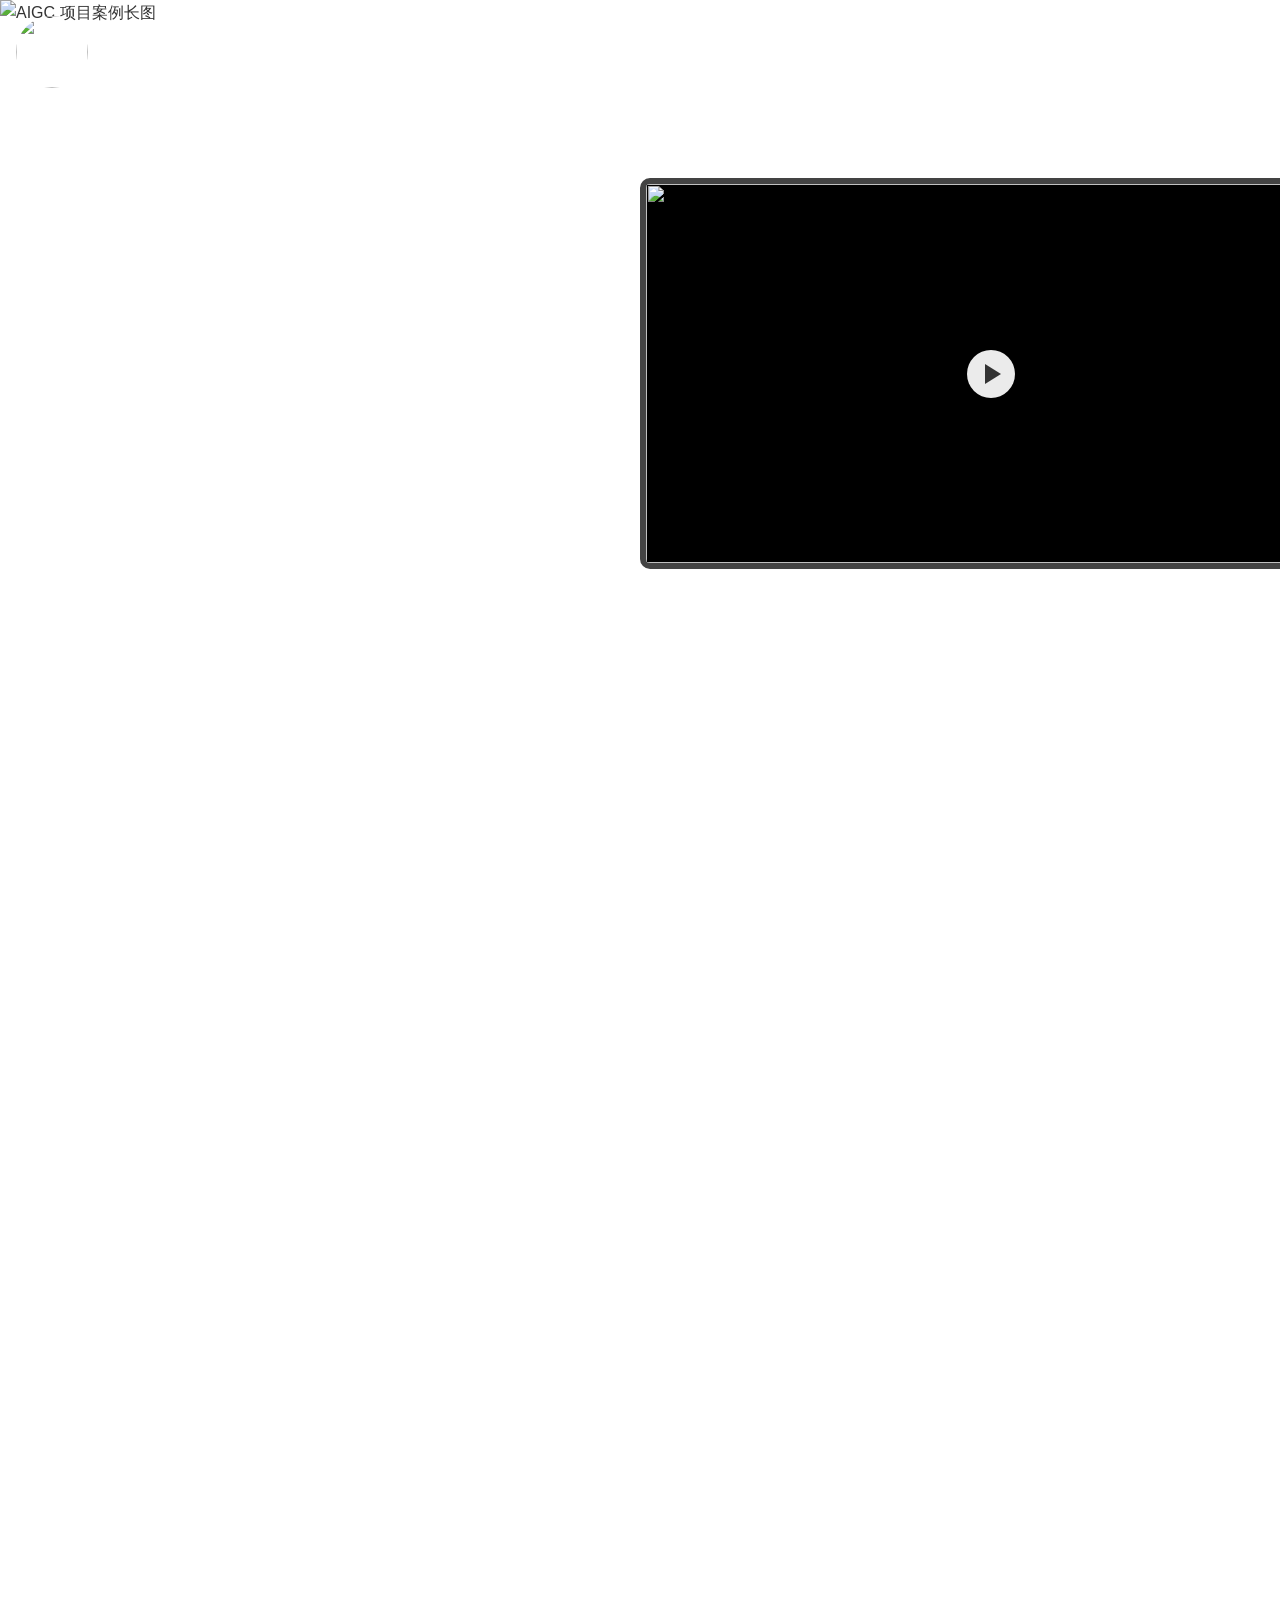
==== case-aigc-showcase.html @ cfc992f5 "Add files via upload" ====
<!DOCTYPE html>
<html lang="zh-CN">
  <head>
    <meta charset="UTF-8" />
    <meta name="viewport" content="width=device-width, initial-scale=1.0" />
    <title>AIGC 短视频创作平台 · 案例</title>
    <link rel="stylesheet" href="styles.css" />
  </head>
  <body class="case-long-page">
    <a class="skip-link" href="#case-long-main">跳到主要内容</a>
    <main id="case-long-main" class="case-long-frame" role="main">
      <div class="case-long-image-wrap">
        <a
          class="header-logo case-long-logo"
          href="index.html#home"
          aria-label="返回首页"
          id="case-long-logo"
        >
          <span class="header-logo-visual">
            <img
              class="header-logo-idle"
              src="assets/logo/logo-idle.png"
              alt=""
              width="72"
              height="72"
              decoding="async"
            />
            <span class="header-logo-live" aria-hidden="true">
              <img
                class="header-logo-circle"
                src="assets/logo/logo-circle.png"
                alt=""
                width="72"
                height="72"
                decoding="async"
              />
              <img
                class="header-logo-leg header-logo-leg--left"
                src="assets/logo/logo-left-leg.png"
                alt=""
                width="72"
                height="72"
                decoding="async"
              />
              <img
                class="header-logo-leg header-logo-leg--right"
                src="assets/logo/logo-right-leg.png"
                alt=""
                width="72"
                height="72"
                decoding="async"
              />
            </span>
          </span>
        </a>
        <img
          class="case-long-img"
          src="assets/project-aigc-case-long.png"
          srcset="assets/project-aigc-case-long.png 2880w"
          sizes="1440px"
          alt="AIGC 项目案例长图"
          width="2880"
          height="24482"
          decoding="async"
          fetchpriority="high"
        />
        <!-- 叠在长图红框区域上；位置/大小用 styles.css 中变量微调以对齐稿面 -->
        <div
          class="case-long-inline-video"
          role="region"
          aria-label="项目宣传视频"
        >
          <div class="project-card-video-widget case-long-inline-video-widget">
            <video
              class="project-card-video"
              playsinline
              preload="metadata"
              aria-label="AIGC 短视频创作平台宣传视频"
            >
              <source src="assets/3月10日(2) 2.MP4" type="video/mp4" />
              <source
                src="assets/3%E6%9C%8810%E6%97%A5%282%29%202.MP4"
                type="video/mp4"
              />
            </video>
            <div class="project-card-video-poster-layer" data-video-poster>
              <img
                class="project-card-video-poster-img"
                src="assets/shouzhen.png"
                alt=""
                width="3024"
                height="1688"
                decoding="async"
              />
              <button
                type="button"
                class="project-card-video-play"
                aria-label="播放视频"
              >
                <svg
                  class="project-card-video-play-icon"
                  width="48"
                  height="48"
                  viewBox="0 0 48 48"
                  aria-hidden="true"
                  focusable="false"
                >
                  <circle cx="24" cy="24" r="24" fill="rgba(255,255,255,0.92)" />
                  <path fill="#333333" d="M18 14 34 24 18 34z" />
                </svg>
              </button>
            </div>
          </div>
        </div>
      </div>
    </main>
    <script src="main.js" defer></script>
  </body>
</html>
---- styles.css ----
@font-face {
  font-family: "DingTalk JinBuTi";
  src:
    local("DingTalk JinBuTi"),
    local("DingTalk Jin Bu Ti"),
    url("assets/fonts/DingTalk-JinBuTi.ttf") format("truetype");
  font-weight: 400;
  font-style: normal;
  font-display: block;
}

@font-face {
  font-family: "DIN Alternate";
  src: url("assets/fonts/DIN%20Alternate%20Bold.ttf") format("truetype");
  font-weight: 700;
  font-style: normal;
  font-display: swap;
}

/* Figma-aligned: zpj homepage + work nav dropdown */
:root {
  --bg: #ffffff;
  --text: #333333;
  --text-muted: #666666;
  --text-sub: #999999;
  --sage: #7cb89a;
  --sage-soft: rgba(124, 184, 154, 0.35);
  --card-blue-bg: #eff5ff;
  --card-blue-border: #e1edff;
  --tag-blue: #495575;
  --tag-blue-border: rgba(73, 85, 117, 0.5);
  --card-lav-bg: #faf7fb;
  --card-lav-border: #faecff;
  --tag-green: #475a39;
  --tag-green-border: rgba(71, 90, 57, 0.5);
  --max: 1300px;
  --header-h: 80px;
  --layout-gutter: 11px;
  /* Figma：画板 1440 — Hero 主图区 1270×573，左右各 85（85+1270+85=1440） */
  --zpj-artboard: 1440;
  --zpj-hero-frame-w: 1270;
  --zpj-hero-frame-h: 573;
  --zpj-hero-frame-ml: 85;
  --zpj-hero-frame-mr: 85;
  /* 标题区：由上一版 1240×623 等比缩至 1270×573 */
  --zpj-hero-copy-x: 139;
  --zpj-hero-copy-y: 192;
  /* 简介单行：约至主图区水平中段，避免 14px 句子在桌面过早折行 */
  --zpj-hero-copy-max-w: 560;
  /* 项目卡片 Frame 1300×380（Figma 4507:3270 / 4507:3280，画板 1440 居中） */
  --zpj-card-w: 1300;
  --zpj-card-h: 380;
  --zpj-card-pad-l: 157;
  --zpj-card-pad-r: 166;
  --zpj-card-pad-t: 44;
  --zpj-card-text-y: 131;
  --zpj-card-title-tags-gap: 36;
  --zpj-card1-col-text: 450;
  --zpj-card1-thumb-w: 527;
  --zpj-card1-thumb-h: 292;
  --zpj-card1-thumb-radius: 8;
  --zpj-card2-pad-t: 45;
  --zpj-card2-col-text: 444;
  --zpj-card2-thumb-w: 533;
  --zpj-card2-thumb-h: 289;
  --zpj-card2-thumb-radius: 12;
  --zpj-card-stack-gap: 68;
  --radius-card: 8px;
  --ease: cubic-bezier(0.22, 1, 0.36, 1);
  --font-sans: "Noto Sans SC", "PingFang SC", -apple-system, BlinkMacSystemFont, sans-serif;
  --font-hero: "DingTalk JinBuTi", var(--font-sans);
  --font-project-index: "DIN Alternate", "Helvetica Neue", Arial, sans-serif;
}

*,
*::before,
*::after {
  box-sizing: border-box;
}

html {
  scroll-behavior: auto;
  margin: 0;
  padding: 0;
}

body {
  margin: 0;
  padding: 0;
  font-family: var(--font-sans);
  font-size: 1rem;
  line-height: 1.65;
  color: var(--text);
  background: var(--bg);
  -webkit-font-smoothing: antialiased;
}

img {
  max-width: 100%;
  height: auto;
  display: block;
}

a {
  color: inherit;
  text-decoration: none;
}

.sr-only {
  position: absolute;
  width: 1px;
  height: 1px;
  padding: 0;
  margin: -1px;
  overflow: hidden;
  clip: rect(0, 0, 0, 0);
  white-space: nowrap;
  border: 0;
}

.skip-link {
  position: absolute;
  left: -9999px;
  top: 12px;
  z-index: 1000;
  padding: 0.5rem 1rem;
  background: var(--sage);
  color: #fff;
  border-radius: 8px;
  font-weight: 600;
}

.skip-link:focus {
  left: 16px;
}

/* —— Header —— */
.site-header {
  position: sticky;
  top: 0;
  z-index: 100;
  background: #ffffff;
  border-bottom: none;
  box-shadow: none;
  transition: box-shadow 0.3s var(--ease);
}

.site-header.is-scrolled {
  box-shadow: none;
}

.header-inner {
  width: min(100vw, calc(1px * var(--zpj-artboard)));
  max-width: calc(1px * var(--zpj-artboard));
  margin: 0 auto;
  padding: 0 var(--layout-gutter);
  min-height: var(--header-h);
  display: flex;
  align-items: center;
  justify-content: center;
  position: relative;
}

.header-logo {
  position: absolute;
  left: var(--layout-gutter);
  top: 50%;
  transform: translateY(-50%);
  display: flex;
  align-items: center;
  line-height: 0;
  border-radius: 12px;
  outline: none;
  box-shadow: none;
}

.header-logo,
.header-logo * {
  cursor: pointer;
}

.header-logo:focus-visible {
  box-shadow: none;
}

/* 默认整图；悬停层对齐参考：圆底 + 两腿 absolute inset-0 w-full h-full，Framer 同款 rotate / y / origin / 0.8s ease-inOut infinite */
.header-logo-visual {
  position: relative;
  display: block;
  width: 72px;
  height: 72px;
  border-radius: 50%;
  overflow: hidden;
  background: transparent;
}

.header-logo-idle {
  position: relative;
  z-index: 2;
  display: block;
  width: 100%;
  height: 100%;
  object-fit: cover;
  object-position: center;
  transition: opacity 0.22s var(--ease);
}

.header-logo-live {
  position: absolute;
  inset: 0;
  z-index: 1;
  opacity: 0;
  pointer-events: none;
  transition: opacity 0.22s var(--ease);
}

.header-logo-circle {
  position: absolute;
  inset: 0;
  z-index: 0;
  display: block;
  width: 100%;
  height: 100%;
  object-fit: cover;
  pointer-events: none;
}

.header-logo-leg {
  position: absolute;
  inset: 0;
  z-index: 1;
  display: block;
  width: 100%;
  height: 100%;
  object-fit: fill;
  pointer-events: none;
  will-change: transform;
}

/* 以各自 L 竖画顶端为轴，只做左右摆动（与 Framer 参考一致，不用 translateY 以免整字下沉） */
.header-logo-leg--left {
  transform-origin: 43% 18%;
}

.header-logo-leg--right {
  z-index: 2;
  transform-origin: 57% 18%;
}

@keyframes logo-leg-left {
  0%,
  100% {
    transform: rotate(0deg);
  }
  25% {
    transform: rotate(6deg);
  }
  50% {
    transform: rotate(0deg);
  }
  75% {
    transform: rotate(-7deg);
  }
}

@keyframes logo-leg-right {
  0%,
  100% {
    transform: rotate(0deg);
  }
  25% {
    transform: rotate(-6deg);
  }
  50% {
    transform: rotate(0deg);
  }
  75% {
    transform: rotate(7deg);
  }
}

@media (hover: hover) and (pointer: fine) {
  .header-logo:hover .header-logo-idle {
    opacity: 0;
  }

  .header-logo:hover .header-logo-live {
    opacity: 1;
  }

  .header-logo:hover .header-logo-leg--left {
    animation: logo-leg-left 0.8s ease-in-out infinite;
  }

  .header-logo:hover .header-logo-leg--right {
    animation: logo-leg-right 0.8s ease-in-out infinite;
  }
}

.header-logo:focus-visible .header-logo-idle {
  opacity: 0;
}

.header-logo:focus-visible .header-logo-live {
  opacity: 1;
}

.header-logo:focus-visible .header-logo-leg--left {
  animation: logo-leg-left 0.8s ease-in-out infinite;
}

.header-logo:focus-visible .header-logo-leg--right {
  animation: logo-leg-right 0.8s ease-in-out infinite;
}

@media (prefers-reduced-motion: reduce) {
  .header-logo-live {
    display: none;
  }

  .header-logo-idle {
    opacity: 1 !important;
  }

  .header-logo:hover .header-logo-leg--left,
  .header-logo:hover .header-logo-leg--right,
  .header-logo:focus-visible .header-logo-leg--left,
  .header-logo:focus-visible .header-logo-leg--right {
    animation: none !important;
  }
}

.header-deco {
  position: absolute;
  right: var(--layout-gutter);
  top: 50%;
  transform: translateY(-50%);
  width: 38px;
  height: auto;
}

.site-nav {
  flex: 0 1 auto;
}

.nav-list {
  list-style: none;
  margin: 0;
  padding: 0;
  display: flex;
  flex-wrap: wrap;
  justify-content: center;
  align-items: center;
  gap: 2.5rem 4.375rem;
}

.nav-item {
  position: relative;
}

.nav-link {
  position: relative;
  font-size: 1rem;
  font-weight: 400;
  line-height: 1.75;
  color: var(--text-sub);
  padding: 0.35rem 0;
  transition: color 0.2s;
  white-space: nowrap;
}

.nav-link:hover,
.nav-link:focus-visible {
  color: var(--text);
  outline: none;
}

.nav-link.is-active {
  color: var(--text);
  /* 为 xuanfu 装饰线留出与文字之间的间距，避免笔画贴上字重 */
  padding-bottom: 1rem;
}

.nav-link.is-active::after {
  content: "";
  position: absolute;
  left: 50%;
  bottom: 0;
  transform: translateX(-50%);
  width: 33px;
  height: 15px;
  background: url("assets/xuanfu.svg") no-repeat center / contain;
  pointer-events: none;
}

/* Work projects dropdown（原 405×256；略加宽以容纳首条说明单行） */
.nav-dropdown {
  position: absolute;
  left: 50%;
  top: calc(100% + 8px);
  transform: translateX(-50%);
  width: min(420px, calc(100vw - 1.5rem));
  min-height: 256px;
  padding: 20px 20px 22px;
  background: #fff;
  border-radius: var(--radius-card);
  box-shadow: 0 0 10px rgba(0, 0, 0, 0.08);
  box-sizing: border-box;
  opacity: 0;
  visibility: hidden;
  pointer-events: none;
  transition:
    opacity 0.2s var(--ease),
    visibility 0.2s;
  z-index: 120;
}

/* 链路与面板间 8px 外隙不可命中；透明桥接算在 .nav-dropdown 内，不改 top/padding 视觉位置 */
.nav-dropdown::before {
  content: "";
  position: absolute;
  left: 0;
  right: 0;
  top: -12px;
  height: 12px;
}

.nav-dropdown-inner {
  display: flex;
  flex-direction: column;
  gap: 22px;
  width: 100%;
  max-width: 380px;
  margin: 0 auto;
  align-items: stretch;
}

@media (hover: hover) and (pointer: fine) {
  .nav-item--dropdown:hover .nav-dropdown,
  .nav-item--dropdown:focus-within .nav-dropdown {
    opacity: 1;
    visibility: visible;
    pointer-events: auto;
  }
}

.nav-item--dropdown.is-open .nav-dropdown {
  opacity: 1;
  visibility: visible;
  pointer-events: auto;
}

.nav-dropdown-card {
  display: flex;
  flex-direction: column;
  gap: 14px;
  min-height: 96px;
  border-radius: var(--radius-card);
  text-align: left;
  transition:
    transform 0.2s var(--ease),
    box-shadow 0.2s,
    filter 0.2s;
}

.nav-dropdown-card:hover {
  transform: translateY(-1px);
  box-shadow: 0 4px 14px rgba(0, 0, 0, 0.06);
}

.nav-dropdown-card--blue {
  padding: 20px 48px 20px 20px;
  background: var(--card-blue-bg);
  border: 1px solid var(--card-blue-border);
}

.nav-dropdown-card--lavender {
  padding: 20px 67px 20px 20px;
  background: var(--card-lav-bg);
  border: 1px solid var(--card-lav-border);
}

.nav-dropdown-title {
  font-size: 1rem;
  font-weight: 600;
  color: var(--text);
  line-height: 1.4;
  white-space: normal;
}

.nav-dropdown-card--lavender .nav-dropdown-title {
  max-width: 278px;
}

.nav-dropdown-desc {
  font-size: 0.875rem;
  font-weight: 400;
  color: var(--text-sub);
  line-height: 1.5;
  white-space: nowrap;
}

.nav-dropdown-card--lavender .nav-dropdown-desc {
  max-width: 175px;
}

.nav-toggle {
  display: none;
  position: absolute;
  left: var(--layout-gutter);
  top: 50%;
  transform: translateY(-50%);
  z-index: 101;
  flex-direction: column;
  justify-content: center;
  gap: 6px;
  width: 44px;
  height: 44px;
  padding: 0;
  border: none;
  background: transparent;
  cursor: pointer;
}

.nav-toggle-bar {
  display: block;
  width: 22px;
  height: 2px;
  background: var(--text);
  margin: 0 auto;
  border-radius: 2px;
  transition:
    transform 0.3s var(--ease),
    opacity 0.25s;
}

.site-header.nav-open .nav-toggle-bar:nth-child(1) {
  transform: translateY(8px) rotate(45deg);
}

.site-header.nav-open .nav-toggle-bar:nth-child(2) {
  opacity: 0;
}

.site-header.nav-open .nav-toggle-bar:nth-child(3) {
  transform: translateY(-8px) rotate(-45deg);
}

@media (max-width: 820px) {
  :root {
    --layout-gutter: 12px;
  }

  .header-inner {
    padding: 0 12px;
  }

  .site-header .header-logo {
    left: calc(44px + var(--layout-gutter) + 4px);
  }

  .header-deco {
    right: 10px;
    width: 32px;
  }

  .nav-toggle {
    display: flex;
  }

  .site-nav {
    position: fixed;
    inset: var(--header-h) 0 0 0;
    background: rgba(255, 255, 255, 0.98);
    padding: 1.25rem 1.25rem 2rem;
    overflow-y: auto;
    opacity: 0;
    pointer-events: none;
    transition: opacity 0.35s var(--ease);
    z-index: 99;
  }

  .site-nav.is-open {
    opacity: 1;
    pointer-events: auto;
  }

  .nav-list {
    flex-direction: column;
    align-items: stretch;
    gap: 0.25rem;
  }

  .nav-link {
    font-size: 1.15rem;
    padding: 0.65rem 0;
  }

  .nav-dropdown {
    position: static;
    transform: none;
    width: 100%;
    min-height: 0;
    margin-top: 0.25rem;
    margin-bottom: 0.5rem;
    padding: 12px;
    box-shadow: none;
    border: 1px solid rgba(0, 0, 0, 0.06);
    opacity: 1;
    visibility: visible;
    pointer-events: auto;
    display: none;
  }

  .nav-item--dropdown.is-open .nav-dropdown {
    display: block;
  }

  .nav-dropdown-inner {
    max-width: none;
  }

  .nav-dropdown-card--blue,
  .nav-dropdown-card--lavender {
    padding: 16px 18px 16px 16px;
  }

  /* 窄屏下拉：允许说明折行，避免撑出视口 */
  .nav-dropdown-desc {
    white-space: normal;
  }
}

/* —— Hero：主图 1270×573，上下对称裁切（object-position: center） —— */
.hero {
  position: relative;
  box-sizing: border-box;
  width: min(100vw, calc(1px * var(--zpj-artboard)));
  max-width: calc(1px * var(--zpj-artboard));
  margin-left: auto;
  margin-right: auto;
  padding-left: calc(min(100vw, calc(1px * var(--zpj-artboard))) * var(--zpj-hero-frame-ml) / var(--zpj-artboard));
  padding-right: calc(min(100vw, calc(1px * var(--zpj-artboard))) * var(--zpj-hero-frame-mr) / var(--zpj-artboard));
  padding-bottom: 2.5rem;
}

.hero-stage {
  position: relative;
  box-sizing: border-box;
  width: 100%;
  margin: 0;
  border-radius: 12px;
  overflow: hidden;
  background: var(--bg);
  aspect-ratio: var(--zpj-hero-frame-w) / var(--zpj-hero-frame-h);
}

.hero-stage-bg {
  position: absolute;
  inset: 0;
  display: block;
  width: 100%;
  height: 100%;
  max-width: none;
  object-fit: cover;
  /* 顶、底均裁切：居中锚点，上下对称裁掉溢出 */
  object-position: center center;
  vertical-align: top;
}

.hero-stage-video {
  position: absolute;
  inset: 0;
  width: 100%;
  height: 100%;
  object-fit: cover;
  object-position: center center;
  opacity: 0;
  transition: opacity 0.45s var(--ease);
  pointer-events: none;
}

.hero-stage.is-video-hover .hero-stage-video {
  opacity: 1;
}

.hero-stage-copy {
  position: absolute;
  left: calc(100% * var(--zpj-hero-copy-x) / var(--zpj-hero-frame-w));
  top: calc(100% * var(--zpj-hero-copy-y) / var(--zpj-hero-frame-h));
  max-width: calc(100% * var(--zpj-hero-copy-max-w) / var(--zpj-hero-frame-w));
  pointer-events: none;
}

.hero-title {
  margin: 0 0 1.125rem;
  font-family: var(--font-hero);
  font-size: clamp(2.25rem, 4.5vw, 2.75rem);
  font-weight: 400;
  line-height: 1.05;
  letter-spacing: 0.02em;
  color: var(--text);
}

.hero-bio {
  margin: 0;
  font-size: 14px;
  font-weight: 400;
  line-height: 1.875;
  color: var(--text-muted);
}

/*
  小人热区：相对 Hero 舞台 1270×573（由 1240×623 稿等比缩放）。
*/
.hero-person-hit {
  position: absolute;
  left: calc(100% * 822 / var(--zpj-hero-frame-w));
  top: calc(100% * 339 / var(--zpj-hero-frame-h));
  right: auto;
  bottom: auto;
  width: calc(100% * 122 / var(--zpj-hero-frame-w));
  height: calc(100% * 119 / var(--zpj-hero-frame-h));
  max-width: none;
  max-height: none;
  padding: 0;
  border: none;
  background: transparent;
  cursor: pointer;
  z-index: 2;
  border-radius: 8px;
}

.hero-person-hit:focus-visible {
  outline: 2px solid var(--sage);
  outline-offset: 4px;
}

@media (max-width: 640px) {
  .hero-title {
    font-size: 1.65rem;
  }
}

/* —— Project cards —— */
.projects-wrap {
  max-width: var(--max);
  margin: 0 auto;
  padding: 0 1.25rem 3rem;
  display: flex;
  flex-direction: column;
  gap: 1.5rem;
}

@media (min-width: 769px) {
  .projects-wrap {
    gap: calc(1px * var(--zpj-card-stack-gap));
  }
}

.project-card {
  display: block;
  border-radius: var(--radius-card);
  overflow: hidden;
  scroll-margin-top: calc(var(--header-h) + 12px);
  border: 1px solid transparent;
  background-clip: padding-box;
}

/* 首页 01 卡：绝对定位 + 底部说明会略超出稿面高度，父级 overflow:hidden 会裁掉文案 */
.project-card--split {
  overflow: visible;
}

.project-card--blue {
  background: linear-gradient(182.32deg, #eff5ff 2.27%, rgba(239, 245, 255, 0.5) 98.39%);
  border-color: #e1edff;
}

.project-card--lavender {
  background: linear-gradient(180deg, rgb(250, 247, 251) 1%, rgba(250, 247, 251, 0.5) 99.2%);
  border-color: var(--card-lav-border);
}

.project-card--link {
  cursor: pointer;
  transition:
    transform 0.25s var(--ease),
    box-shadow 0.25s;
}

.project-card--link:hover {
  transform: translateY(-2px);
  box-shadow: 0 12px 32px rgba(43, 47, 54, 0.1);
}

.project-card--link:focus-visible {
  outline: 2px solid var(--sage);
  outline-offset: 3px;
}

.project-card-inner {
  display: grid;
  grid-template-columns: minmax(200px, 1fr) minmax(220px, 1.05fr);
  gap: 1.5rem 2rem;
  align-items: center;
  padding: 1.75rem 1.75rem 1.75rem 2rem;
}

@media (min-width: 769px) {
  .project-card:not(.project-card--split) {
    min-height: calc(
      min(100vw - 2.5rem, calc(1px * var(--zpj-card-w))) * var(--zpj-card-h) / var(--zpj-card-w)
    );
  }

  .project-card-inner:not(.project-card-inner--figma-aigc):not(.project-card-inner--figma-dash) {
    box-sizing: border-box;
    align-items: start;
    padding-top: calc(100% * var(--zpj-card-pad-t) / var(--zpj-card-w));
    padding-right: calc(100% * var(--zpj-card-pad-r) / var(--zpj-card-w));
    padding-bottom: calc(100% * var(--zpj-card-pad-t) / var(--zpj-card-w));
    padding-left: calc(100% * var(--zpj-card-pad-l) / var(--zpj-card-w));
    grid-template-columns:
      minmax(0, calc(100% * var(--zpj-card1-col-text) / var(--zpj-card-w)))
      calc(100% * var(--zpj-card1-thumb-w) / var(--zpj-card-w));
    column-gap: 0;
  }

  .project-card--lavender .project-card-inner:not(.project-card-inner--figma-dash) {
    padding-top: calc(100% * var(--zpj-card2-pad-t) / var(--zpj-card-w));
    grid-template-columns:
      minmax(0, calc(100% * var(--zpj-card2-col-text) / var(--zpj-card-w)))
      calc(100% * var(--zpj-card2-thumb-w) / var(--zpj-card-w));
  }

  .project-card--lavender .project-card-inner:not(.project-card-inner--figma-dash) .project-card-text {
    margin-top: calc(
      100% * (var(--zpj-card-text-y) - var(--zpj-card2-pad-t)) / var(--zpj-card-w)
    );
  }

  .project-card--lavender:has(.project-card-inner--figma-dash) {
    min-height: 0;
  }

  .project-card-inner:not(.project-card-inner--figma-aigc):not(.project-card-inner--figma-dash) .project-card-title-row {
    margin-bottom: 0;
  }

  .project-card-inner:not(.project-card-inner--figma-aigc):not(.project-card-inner--figma-dash) .project-tags {
    margin-top: calc(100% * var(--zpj-card-title-tags-gap) / var(--zpj-card-w));
  }

  /* 项目卡片稿面 1300×380：绝对定位 + container cqw（与 Figma 一致） */
  .project-card-inner--figma-aigc,
  .project-card-inner--figma-dash {
    display: block;
    position: relative;
    width: 100%;
    max-width: calc(1px * var(--zpj-card-w));
    margin-left: auto;
    margin-right: auto;
    aspect-ratio: 1300 / 380;
    padding: 0;
    box-sizing: border-box;
    container-type: inline-size;
  }

  .project-card-inner--figma-aigc {
    container-name: aigc-card;
  }

  .project-card-inner--figma-dash {
    container-name: dash-card;
  }

  /* 整块卡片可点进案例；文案区仍按稿坐标叠在透明链接上 */
  .project-card-inner--figma-aigc .project-card-text-hit,
  .project-card-inner--figma-dash .project-card-text-hit {
    position: absolute;
    box-sizing: border-box;
    inset: 0;
    z-index: 1;
    display: block;
  }

  .project-card-inner--figma-dash .project-card-text {
    position: absolute;
    box-sizing: border-box;
    z-index: 2;
    left: calc(100cqw * 157 / var(--zpj-card-w));
    top: calc(100cqw * 131 / var(--zpj-card-w));
    width: calc(100cqw * 369 / var(--zpj-card-w));
    height: calc(100cqw * 106 / var(--zpj-card-w));
    margin: 0;
    padding: 0;
    pointer-events: none;
  }

  .project-card-inner--figma-aigc .project-card-text {
    position: absolute;
    box-sizing: border-box;
    z-index: 2;
    left: calc(100cqw * 157 / var(--zpj-card-w));
    top: calc(100cqw * 131 / var(--zpj-card-w));
    width: calc(100cqw * 369 / var(--zpj-card-w));
    height: calc(100cqw * 106 / var(--zpj-card-w));
    margin: 0;
    padding: 0;
    pointer-events: none;
  }

  .project-card-inner--figma-aigc .project-card-title-row,
  .project-card-inner--figma-dash .project-card-title-row {
    position: absolute;
    left: 0;
    top: 0;
    box-sizing: border-box;
    width: 100%;
    height: calc(100cqw * 48 / var(--zpj-card-w));
    margin: 0;
    display: flex;
    flex-direction: row;
    flex-wrap: nowrap;
    align-items: center;
    justify-content: flex-start;
    gap: calc(100cqw * 16 / var(--zpj-card-w));
  }

  .project-card-inner--figma-aigc .project-index,
  .project-card-inner--figma-dash .project-index {
    flex: none;
    box-sizing: border-box;
    width: calc(100cqw * 33 / var(--zpj-card-w));
    height: calc(100cqw * 40 / var(--zpj-card-w));
    margin: 0;
    display: flex;
    align-items: center;
    justify-content: flex-start;
    font-family: var(--font-project-index);
    font-size: 30px;
    line-height: 1.1764705882;
    font-weight: 700;
    color: #39414c;
  }

  .project-card-inner--figma-aigc .project-card-title,
  .project-card-inner--figma-dash .project-card-title {
    flex: none;
    box-sizing: border-box;
    width: calc(100cqw * 320 / var(--zpj-card-w));
    height: calc(100cqw * 48 / var(--zpj-card-w));
    margin: 0;
    display: flex;
    align-items: center;
    font-family: "PingFang SC", var(--font-sans);
    font-size: 30px;
    font-weight: 500;
    line-height: 1.4117647059;
    color: #333333;
    overflow: hidden;
    text-overflow: ellipsis;
    white-space: nowrap;
  }

  .project-card-inner--figma-aigc .project-tags,
  .project-card-inner--figma-dash .project-tags {
    position: absolute;
    left: 0;
    top: calc(100cqw * 70 / var(--zpj-card-w));
    margin: 0;
    padding: 0;
    display: flex;
    flex-direction: row;
    flex-wrap: nowrap;
    align-items: center;
    gap: 16px;
  }

  .project-card-inner--figma-aigc .project-tags--blue .tag {
    box-sizing: border-box;
    flex: none;
    display: flex;
    flex-direction: row;
    align-items: center;
    justify-content: center;
    padding: 6px 12px;
    gap: 10px;
    margin: 0;
    width: auto;
    min-width: 0;
    font-family: "PingFang SC", var(--font-sans);
    font-size: 12px;
    line-height: 16px;
    border-radius: 8px;
  }

  .project-card-inner--figma-dash .project-tags--green .tag {
    box-sizing: border-box;
    flex: none;
    display: flex;
    flex-direction: row;
    align-items: center;
    justify-content: center;
    padding: 6px 12px;
    gap: 10px;
    margin: 0;
    width: auto;
    min-width: 0;
    font-family: "PingFang SC", var(--font-sans);
    font-size: 12px;
    line-height: 16px;
    border-radius: 8px;
  }

  /* 右侧：视频 + 说明文案（文案在视频正下方、同栏居中） */
  .project-card-inner--figma-aigc .project-card-visual-col {
    position: absolute;
    box-sizing: border-box;
    left: calc(100cqw * 607 / var(--zpj-card-w));
    top: calc(100cqw * 44 / var(--zpj-card-w));
    width: calc(100cqw * 527 / var(--zpj-card-w));
    height: auto;
    margin: 0;
    padding: 0;
    display: flex;
    flex-direction: column;
    align-items: stretch;
    gap: calc(100cqw * 6 / var(--zpj-card-w));
    z-index: 2;
    pointer-events: none;
  }

  .project-card-inner--figma-aigc .project-card-visual--thumb {
    flex: 0 0 auto;
    width: 100%;
    height: calc(100cqw * 292 / var(--zpj-card-w));
    box-sizing: border-box;
    border: 4px solid #333333;
    border-radius: 8px;
    box-shadow: none;
  }

  .project-card-inner--figma-aigc .project-card-video-widget {
    width: 100%;
    height: 100%;
    aspect-ratio: auto;
  }

  .project-card-inner--figma-aigc .project-card-video-caption {
    flex: 0 0 auto;
    margin: 0;
    padding: 0;
    text-align: center;
    font-size: 0.78rem;
    line-height: 1.45;
    color: var(--text-sub);
    pointer-events: none;
  }

  /* 仪表盘卡片：Figma 4507:3280 区域（601,45）533×289，圆角 12 */
  .project-card-inner--figma-dash .project-card-visual-col {
    position: absolute;
    box-sizing: border-box;
    left: calc(100cqw * 601 / var(--zpj-card-w));
    top: calc(100cqw * 45 / var(--zpj-card-w));
    width: calc(100cqw * 533 / var(--zpj-card-w));
    margin: 0;
    padding: 0;
    display: flex;
    flex-direction: column;
    align-items: stretch;
    gap: 0;
    z-index: 2;
    pointer-events: none;
  }

  .project-card-inner--figma-dash .project-card-visual--thumb {
    flex: 0 0 auto;
    width: 100%;
    height: calc(100cqw * 289 / var(--zpj-card-w));
    box-sizing: border-box;
    border: 4px solid #333333;
    border-radius: 12px;
    box-shadow: none;
    overflow: hidden;
  }

  .project-card-inner--figma-dash .project-card-visual--thumb img {
    width: 100%;
    height: 100%;
    object-fit: cover;
    display: block;
  }
}

/* AIGC 卡：缩略整块可点播放；播中由下层链接 pointer-events 规则处理 */
.project-card-inner--figma-aigc .project-card-visual--thumb {
  pointer-events: auto;
  cursor: pointer;
}

.project-card-inner--figma-aigc .project-card-visual--thumb:has(.project-card-video-widget.is-playing) {
  cursor: default;
}

.project-card-inner--figma-aigc .project-card-video-play {
  position: relative;
  z-index: 1;
  pointer-events: auto;
}

.project-card-inner--figma-aigc:has(.project-card-video-widget.is-playing) .project-card-text-hit {
  pointer-events: none;
}

.project-card-inner--figma-aigc .project-card-video-widget.is-playing {
  pointer-events: auto;
}

.project-card-inner--figma-aigc .project-card-video-widget.is-playing .project-card-video {
  pointer-events: auto;
}

@media (max-width: 768px) {
  .project-card-inner {
    grid-template-columns: 1fr;
    padding: 1.35rem 1.15rem;
  }

  .project-card-inner--figma-aigc,
  .project-card-inner--figma-dash {
    container-type: normal;
    aspect-ratio: auto;
    display: flex;
    flex-direction: column;
    gap: 1rem;
    max-width: none;
  }

  .project-card-inner--figma-aigc,
  .project-card-inner--figma-dash {
    position: relative;
  }

  .project-card-inner--figma-aigc .project-card-text-hit,
  .project-card-inner--figma-dash .project-card-text-hit {
    position: absolute;
    inset: 0;
    z-index: 1;
    width: auto;
    height: auto;
    display: block;
  }

  .project-card-inner--figma-aigc .project-card-text,
  .project-card-inner--figma-dash .project-card-text {
    position: relative;
    z-index: 2;
    flex: 0 0 auto;
    width: 100%;
    height: auto;
    pointer-events: none;
    display: flex;
    flex-direction: column;
    align-items: stretch;
  }

  .project-card-inner--figma-aigc .project-card-title-row,
  .project-card-inner--figma-dash .project-card-title-row {
    position: static;
    width: auto;
    height: auto;
    flex-wrap: wrap;
  }

  .project-card-inner--figma-aigc .project-index,
  .project-card-inner--figma-aigc .project-card-title,
  .project-card-inner--figma-dash .project-index,
  .project-card-inner--figma-dash .project-card-title {
    width: auto;
    height: auto;
    font-size: 30px;
    line-height: inherit;
  }

  .project-card-inner--figma-aigc .project-tags,
  .project-card-inner--figma-dash .project-tags {
    position: static;
    flex-wrap: wrap;
    gap: 16px;
  }

  .project-card-inner--figma-aigc .project-tags--blue .tag,
  .project-card-inner--figma-dash .project-tags--green .tag {
    width: auto;
    height: auto;
  }

  .project-card-inner--figma-dash .project-card-visual-col {
    position: relative;
    width: auto;
    z-index: 2;
    pointer-events: none;
  }

  .project-card-inner--figma-aigc .project-card-visual-col {
    position: relative;
    width: auto;
    z-index: 2;
    pointer-events: none;
  }

  .project-card-inner--figma-aigc .project-card-visual--thumb,
  .project-card-inner--figma-dash .project-card-visual--thumb {
    width: 100%;
    height: auto;
    border-width: 1px;
    border-radius: var(--radius-card);
    box-shadow: 0 8px 24px rgba(0, 0, 0, 0.08);
  }

  .project-card-inner--figma-dash .project-card-visual--thumb img {
    width: 100%;
    height: auto;
    object-fit: initial;
  }

  .project-card-inner--figma-aigc .project-card-video-widget {
    aspect-ratio: 3024 / 1688;
    height: auto;
  }

  .project-card-title-row {
    margin-bottom: 1rem;
  }
}

.project-card-title-row {
  margin: 0;
  display: flex;
  flex-wrap: wrap;
  align-items: baseline;
  gap: 0.5rem 1rem;
}

.project-index {
  font-family: var(--font-project-index);
  font-weight: 700;
  font-size: 30px;
  line-height: 1;
  color: #39414c;
  font-variant-numeric: tabular-nums;
}

.project-card-title {
  font-size: 30px;
  font-weight: 600;
  color: var(--text);
}

.project-tags {
  display: flex;
  flex-wrap: wrap;
  gap: 16px;
}

.tag {
  display: inline-flex;
  align-items: center;
  justify-content: center;
  padding: 6px 12px;
  font-size: 12px;
  line-height: 16px;
  font-weight: 400;
  border-radius: var(--radius-card);
  white-space: nowrap;
}

.project-tags--blue .tag {
  color: var(--tag-blue);
  border: 1px solid var(--tag-blue-border);
  background: rgba(255, 255, 255, 0.5);
}

.project-tags--green .tag {
  color: var(--tag-green);
  border: 1px solid var(--tag-green-border);
  background: rgba(255, 255, 255, 0.45);
}

.project-card-visual--thumb {
  border-radius: var(--radius-card);
  overflow: hidden;
  border: 1px solid #333333;
  box-shadow: 0 8px 24px rgba(0, 0, 0, 0.08);
  min-height: 0;
}

.project-card-visual--thumb img {
  width: 100%;
  height: auto;
  display: block;
}

@media (min-width: 769px) {
  .project-card-visual--thumb {
    width: calc(100% * var(--zpj-card1-thumb-w) / var(--zpj-card-w));
    max-width: 100%;
    border: 4px solid #333333;
    border-radius: calc(1px * var(--zpj-card1-thumb-radius));
  }

  .project-card-inner--figma-aigc .project-card-visual--thumb {
    width: 100%;
    border: 4px solid #333333;
    border-radius: 8px;
  }

  .project-card--lavender .project-card-inner:not(.project-card-inner--figma-dash) .project-card-visual--thumb {
    width: calc(100% * var(--zpj-card2-thumb-w) / var(--zpj-card-w));
    border-radius: calc(1px * var(--zpj-card2-thumb-radius));
  }

  .project-card--lavender .project-card-inner:not(.project-card-inner--figma-dash) .project-card-visual--thumb img {
    aspect-ratio: var(--zpj-card2-thumb-w) / var(--zpj-card2-thumb-h);
    object-fit: cover;
  }

}

.project-card--split .project-card-text-hit {
  display: block;
  min-width: 0;
  text-decoration: none;
  color: inherit;
  border-radius: 8px;
  outline: none;
}

.project-card--split .project-card-text-hit:focus-visible {
  outline: 2px solid var(--sage);
  outline-offset: 3px;
}

.project-card-visual-col {
  display: flex;
  flex-direction: column;
  align-items: stretch;
  gap: 0.45rem;
  min-width: 0;
}

.project-card-video-shell {
  flex-shrink: 0;
}

.project-card-video-widget {
  position: relative;
  width: 100%;
  aspect-ratio: 3024 / 1688;
  background: #e8eaee;
}

.project-card-video-widget .project-card-video {
  position: absolute;
  inset: 0;
  width: 100%;
  height: 100%;
  object-fit: cover;
  display: block;
  z-index: 0;
  background: #000;
}

.project-card-video-poster-layer {
  position: absolute;
  inset: 0;
  z-index: 1;
  display: flex;
  align-items: center;
  justify-content: center;
  transition: opacity 0.2s var(--ease), visibility 0.2s var(--ease);
}

.project-card-video-poster-img {
  position: absolute;
  inset: 0;
  width: 100%;
  height: 100%;
  max-width: none;
  object-fit: cover;
  display: block;
  pointer-events: none;
}

.project-card-video-play {
  position: relative;
  z-index: 2;
  margin: 0;
  padding: 0.35rem;
  border: none;
  background: transparent;
  cursor: pointer;
  line-height: 0;
  border-radius: 50%;
  filter: drop-shadow(0 4px 12px rgba(0, 0, 0, 0.18));
}

.project-card-video-play:focus-visible {
  outline: 2px solid var(--sage);
  outline-offset: 4px;
}

.project-card-video-play-icon {
  display: block;
}

.project-card-video-widget.is-playing .project-card-video-poster-layer {
  opacity: 0;
  visibility: hidden;
  pointer-events: none;
}

.project-card-video-widget.is-playing .project-card-video {
  z-index: 1;
}

.project-card-video-caption {
  margin: 0;
  font-size: 0.78rem;
  line-height: 1.45;
  color: var(--text-sub);
  text-align: center;
}

/* —— Resume —— */
.resume {
  max-width: var(--max);
  margin: 0 auto;
  padding: 2rem 1.25rem 3.5rem;
  scroll-margin-top: calc(var(--header-h) + 12px);
}

.resume-inner {
  text-align: center;
  padding: 2rem 1.5rem;
  border-radius: 16px;
  background: linear-gradient(180deg, #fafbfc 0%, #ffffff 100%);
  border: 1px solid rgba(0, 0, 0, 0.06);
}

.resume-title {
  margin: 0 0 0.75rem;
  font-size: 1.35rem;
  font-weight: 600;
}

.resume-lead {
  margin: 0 auto 1.25rem;
  max-width: 28rem;
  font-size: 0.95rem;
  color: var(--text-muted);
}

.resume-btn {
  display: inline-flex;
  align-items: center;
  justify-content: center;
  padding: 0.6rem 1.4rem;
  font-size: 0.95rem;
  font-weight: 600;
  color: #fff;
  background: var(--sage);
  border-radius: 999px;
  transition:
    transform 0.2s var(--ease),
    box-shadow 0.2s;
  box-shadow: 0 4px 16px rgba(124, 184, 154, 0.35);
}

.resume-btn:hover {
  transform: translateY(-1px);
  box-shadow: 0 8px 24px rgba(124, 184, 154, 0.4);
}

/* —— Footer —— */
.site-footer {
  padding: 2rem 1.25rem 2.5rem;
  text-align: center;
  border-top: 1px solid rgba(0, 0, 0, 0.06);
}

.footer-contact {
  margin: 0;
  font-size: 0.95rem;
  color: var(--text-muted);
}

/* —— Case page: PDF embedded in site —— */
.case-page {
  margin: 0;
  min-height: 100vh;
  display: flex;
  flex-direction: column;
  font-family: var(--font-sans);
  background: #f0f2f5;
  color: var(--text);
}

.case-page-header {
  flex-shrink: 0;
  display: flex;
  flex-wrap: wrap;
  align-items: center;
  gap: 0.75rem 1.25rem;
  padding: 0.65rem 1.25rem;
  background: #fff;
}

.case-back,
.case-open-tab {
  font-size: 0.9rem;
  font-weight: 500;
  color: var(--text-muted);
}

.case-back:hover,
.case-open-tab:hover {
  color: var(--sage);
}

.case-page-title {
  flex: 1 1 auto;
  margin: 0;
  min-width: 0;
  font-size: 1rem;
  font-weight: 600;
  text-align: center;
}

.case-page-main {
  flex: 1;
  display: flex;
  flex-direction: column;
  min-height: 0;
  padding: 0.75rem 1rem 1rem;
}

.case-status {
  margin: 0 0 0.75rem;
  font-size: 0.9rem;
  color: var(--text-muted);
}

.case-error {
  margin: 0 0 0.75rem;
  padding: 0.65rem 0.85rem;
  font-size: 0.9rem;
  color: #b42318;
  background: #fef3f2;
  border-radius: var(--radius-card);
  border: 1px solid #fecdca;
}

.case-actions {
  margin-bottom: 0.75rem;
}

.case-download {
  display: inline-flex;
  align-items: center;
  padding: 0.45rem 1rem;
  font-size: 0.875rem;
  font-weight: 600;
  color: #fff;
  background: var(--sage);
  border-radius: 999px;
}

.case-download:hover {
  filter: brightness(1.05);
}

.case-image-wrap {
  flex: 1;
  min-height: 0;
  overflow: auto;
  background: #fff;
  border-radius: var(--radius-card);
  box-shadow: 0 8px 32px rgba(0, 0, 0, 0.08);
  padding: 0.75rem;
}

.case-stitched {
  display: block;
  width: 100%;
  height: auto;
  max-width: 100%;
  vertical-align: top;
}

.case-hint {
  margin: 0.75rem 0 0;
  font-size: 0.78rem;
  color: var(--text-muted);
  line-height: 1.55;
  max-width: 42rem;
}

.case-hint code {
  font-size: 0.85em;
  padding: 0.1em 0.35em;
  background: rgba(0, 0, 0, 0.06);
  border-radius: 4px;
}

@media (max-width: 640px) {
  .case-page-title {
    flex-basis: 100%;
    order: 3;
    text-align: left;
  }

  .case-open-tab {
    margin-left: auto;
  }
}

/* —— Case long image only: 1440px 内容宽，Logo 叠在长图区左上角，无顶栏 —— */
/* 整页内容列固定 1440px 居中：在 1440 宽视口下 body 即画布宽度，避免与 100% 视口差一截滚动条宽度产生左右「假留白」 */
.case-long-page {
  width: 1440px;
  max-width: none;
  margin: 0 auto;
  padding: 0;
  background: #fff;
  min-height: 100vh;
  overflow-x: auto;
  overflow-y: auto;
  box-sizing: border-box;
}

.case-long-page .case-long-frame {
  width: 100%;
  max-width: none;
  margin: 0;
  box-sizing: border-box;
}

.case-long-page .case-long-image-wrap {
  position: relative;
  width: 100%;
}

/* 长图内嵌视频：相对 .case-long-image-wrap（与长图 1440 宽稿对齐），边距见稿 — 上 178 / 左 640 / 右 99 / 下 231（640+701+99=1440） */
.case-long-page .case-long-inline-video {
  position: absolute;
  top: 178px;
  left: 640px;
  width: 701px;
  height: 391px;
  aspect-ratio: 199 / 111;
  border-radius: 10px;
  border: 6px solid #434343;
  box-sizing: border-box;
  overflow: hidden;
  z-index: 4;
}

.case-long-page .case-long-inline-video-widget.project-card-video-widget {
  width: 100%;
  height: 100%;
  max-width: none;
  aspect-ratio: unset;
}

/* 案例长图页：与首页同款 Logo；叠在长图左上角，随页面滚动离开视口 */
.case-long-page .case-long-logo.header-logo {
  position: absolute;
  top: 16px;
  left: 16px;
  transform: none;
  z-index: 200;
  box-sizing: border-box;
  width: 72px;
  height: 72px;
  max-width: 72px;
  max-height: 72px;
  display: flex;
  align-items: center;
  justify-content: center;
  flex-shrink: 0;
  line-height: 0;
  border-radius: 12px;
}

.case-long-page .case-long-logo.header-logo .header-logo-visual {
  flex-shrink: 0;
}

.case-long-page .case-long-logo.header-logo:focus-visible {
  outline: 2px solid rgba(124, 184, 154, 0.75);
  outline-offset: 3px;
}

.case-long-page .case-long-img {
  display: block;
  width: 100%;
  height: auto;
  max-width: none !important;
  margin: 0;
  padding: 0;
  box-shadow: none;
  border-radius: 0;
}
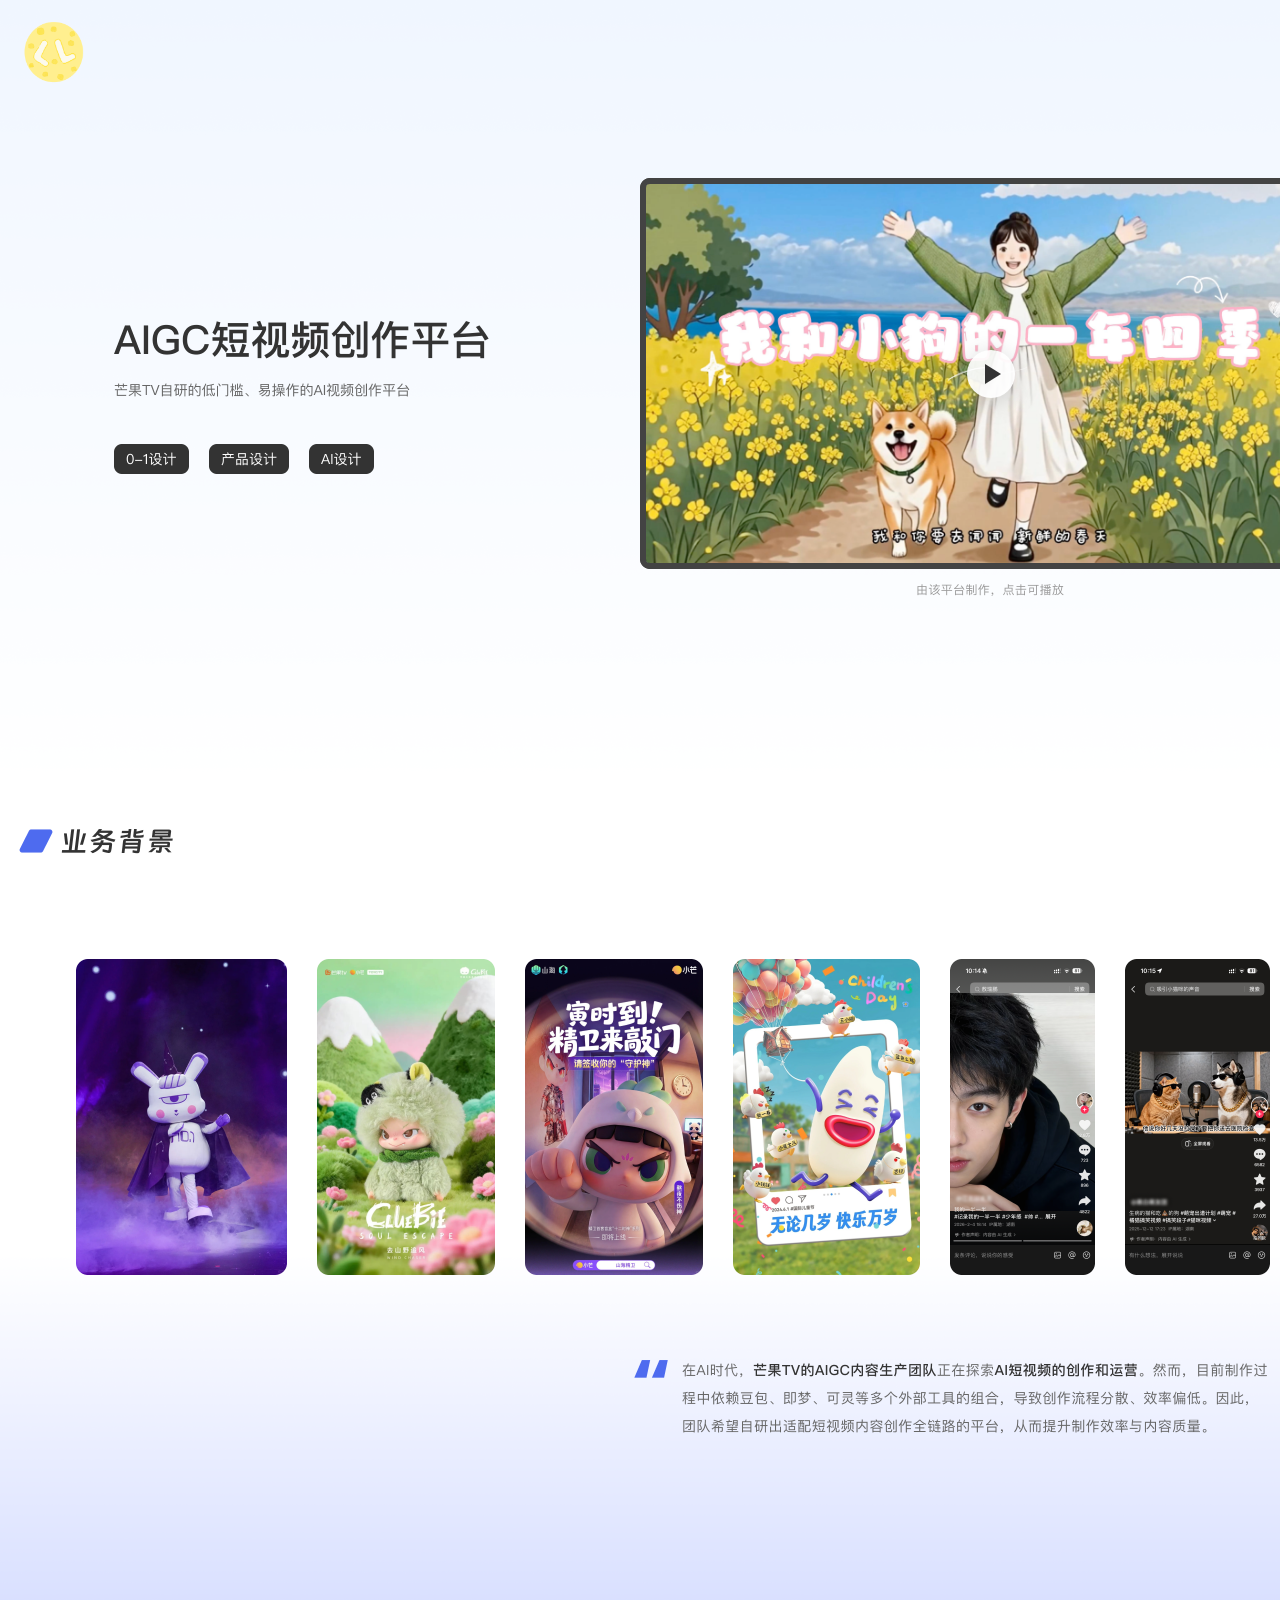
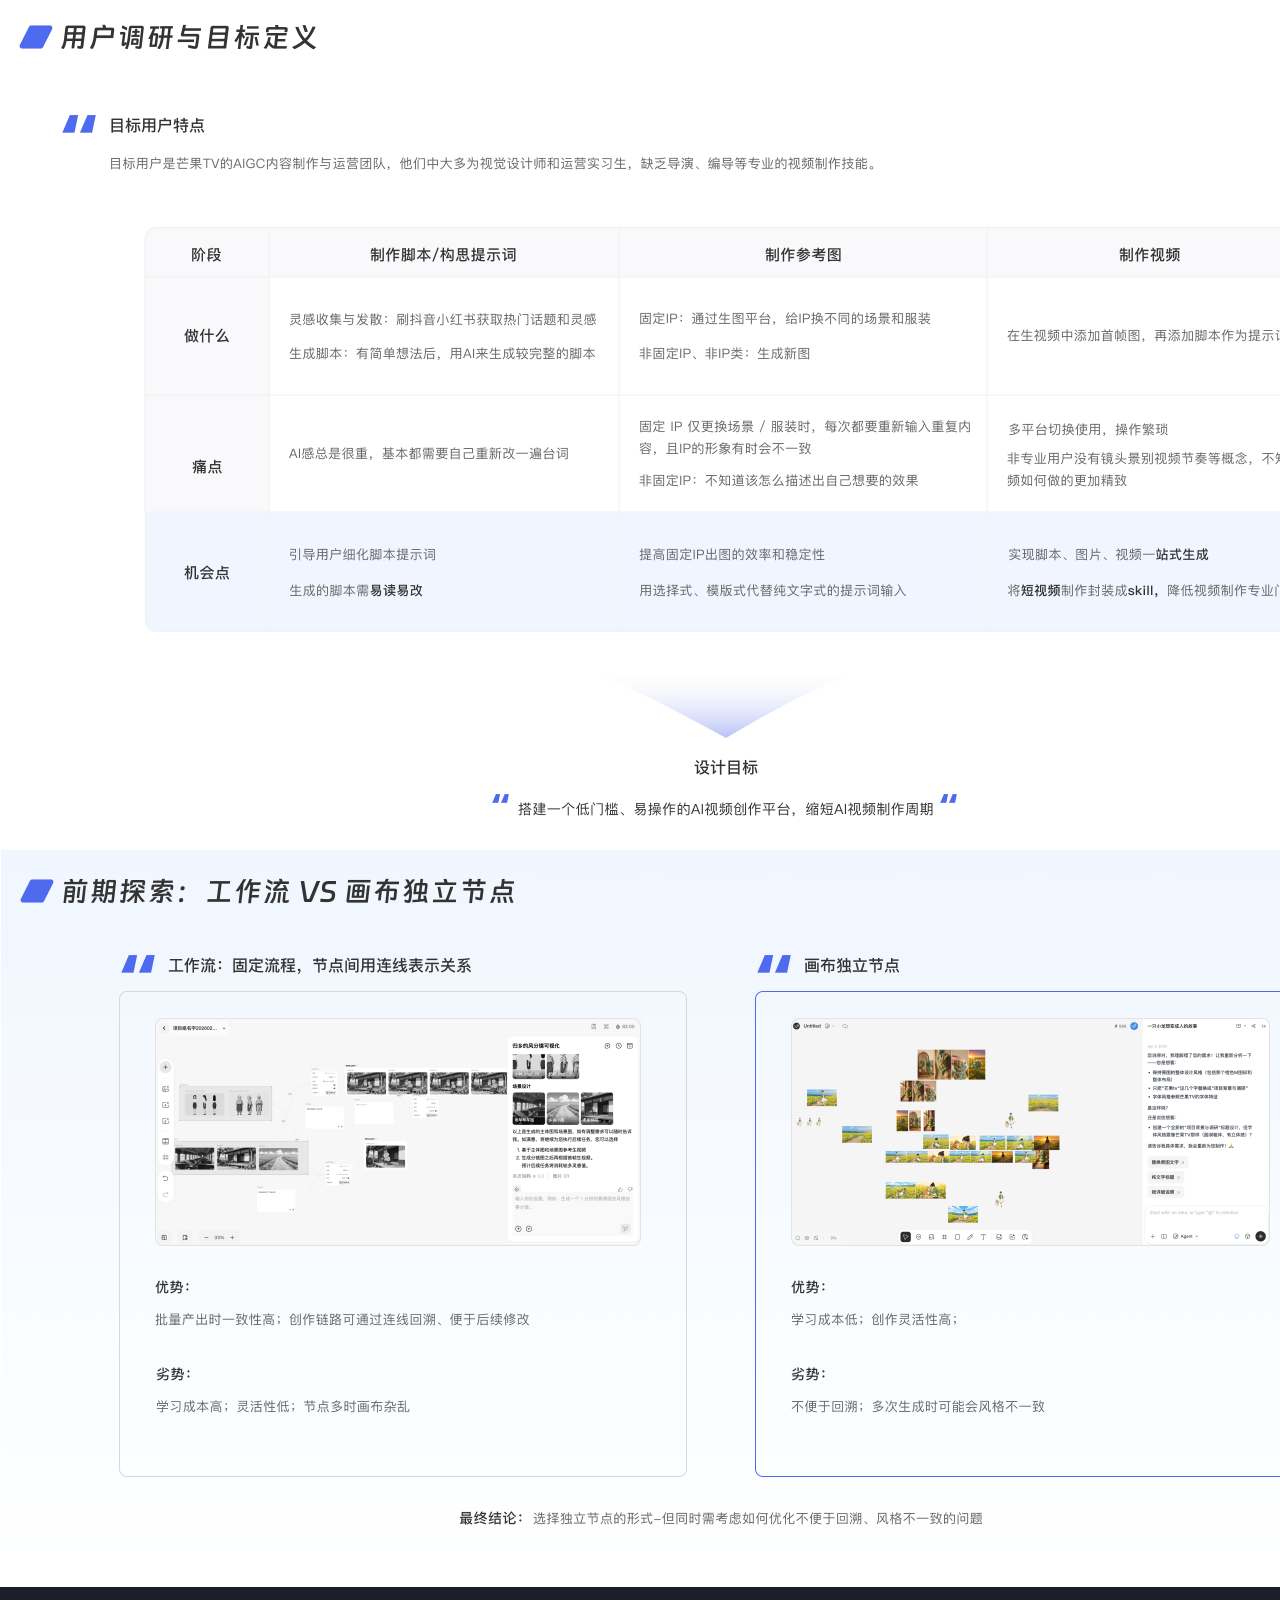
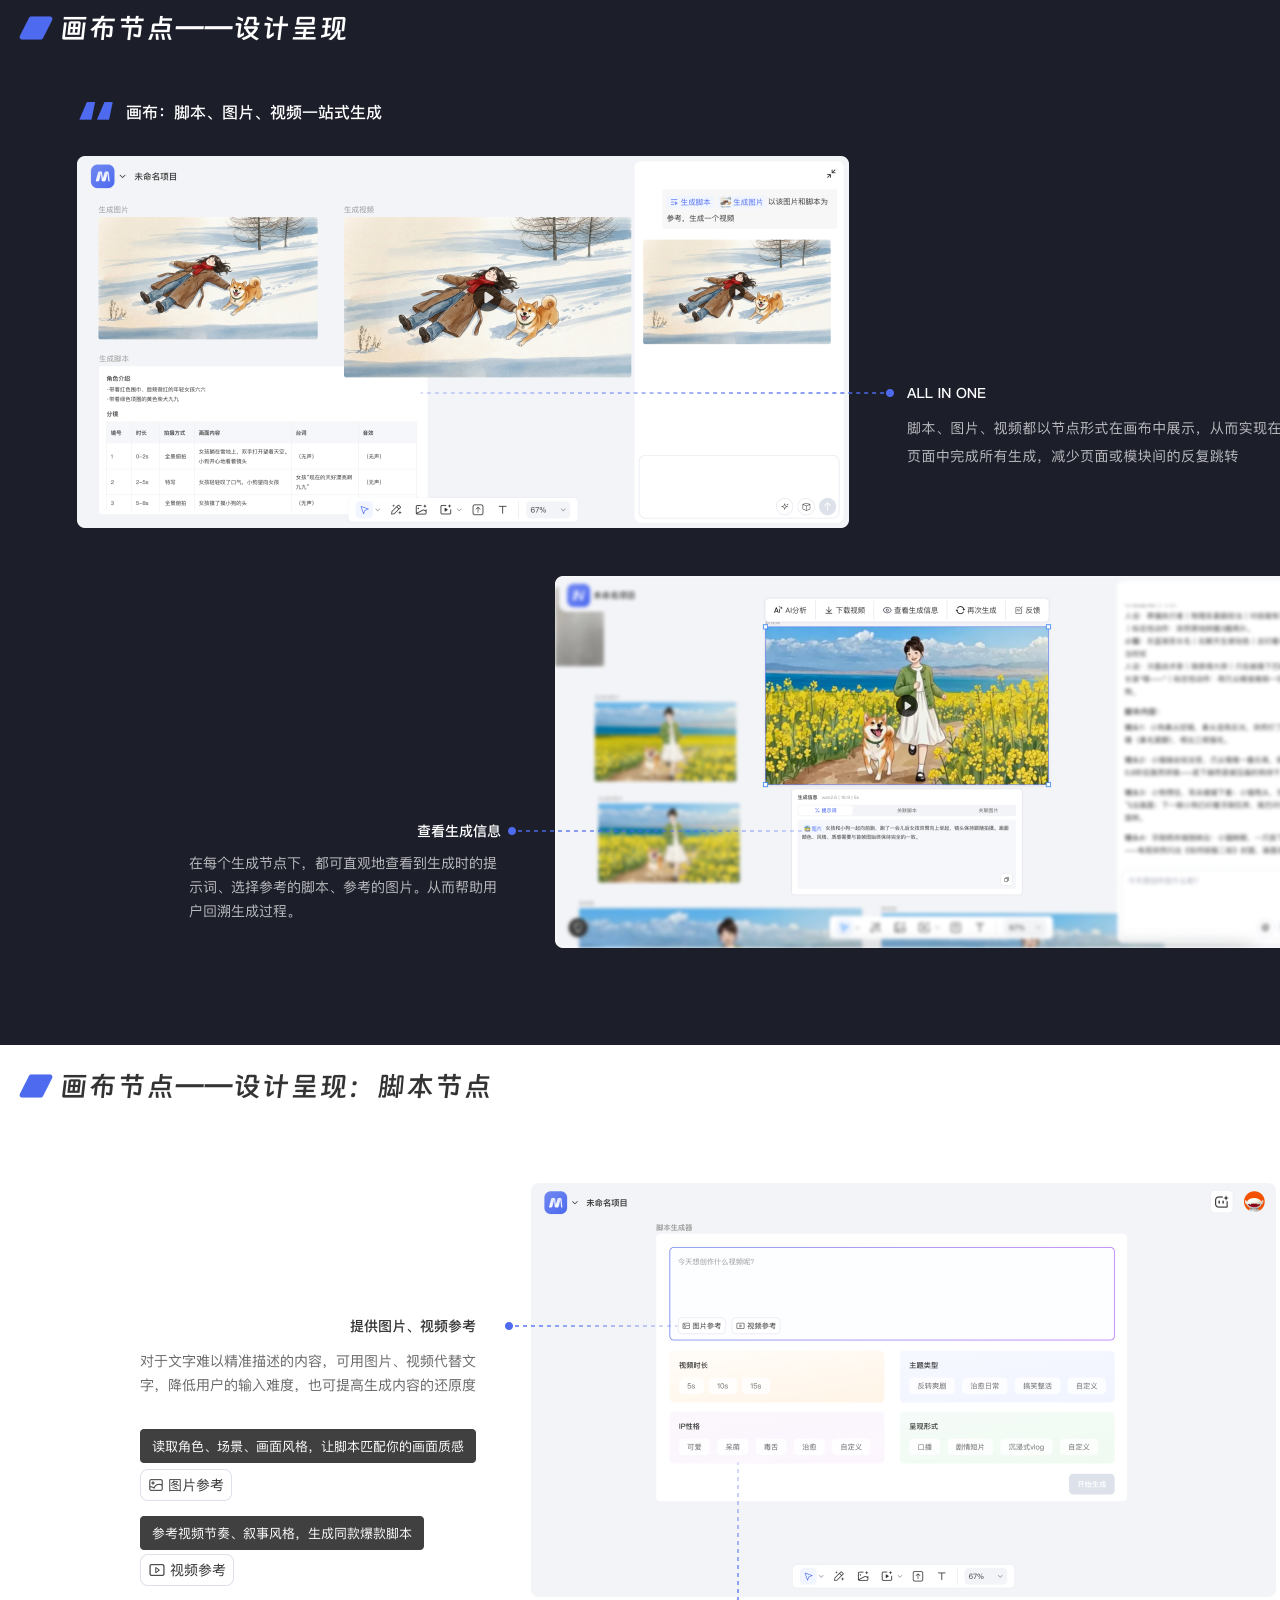
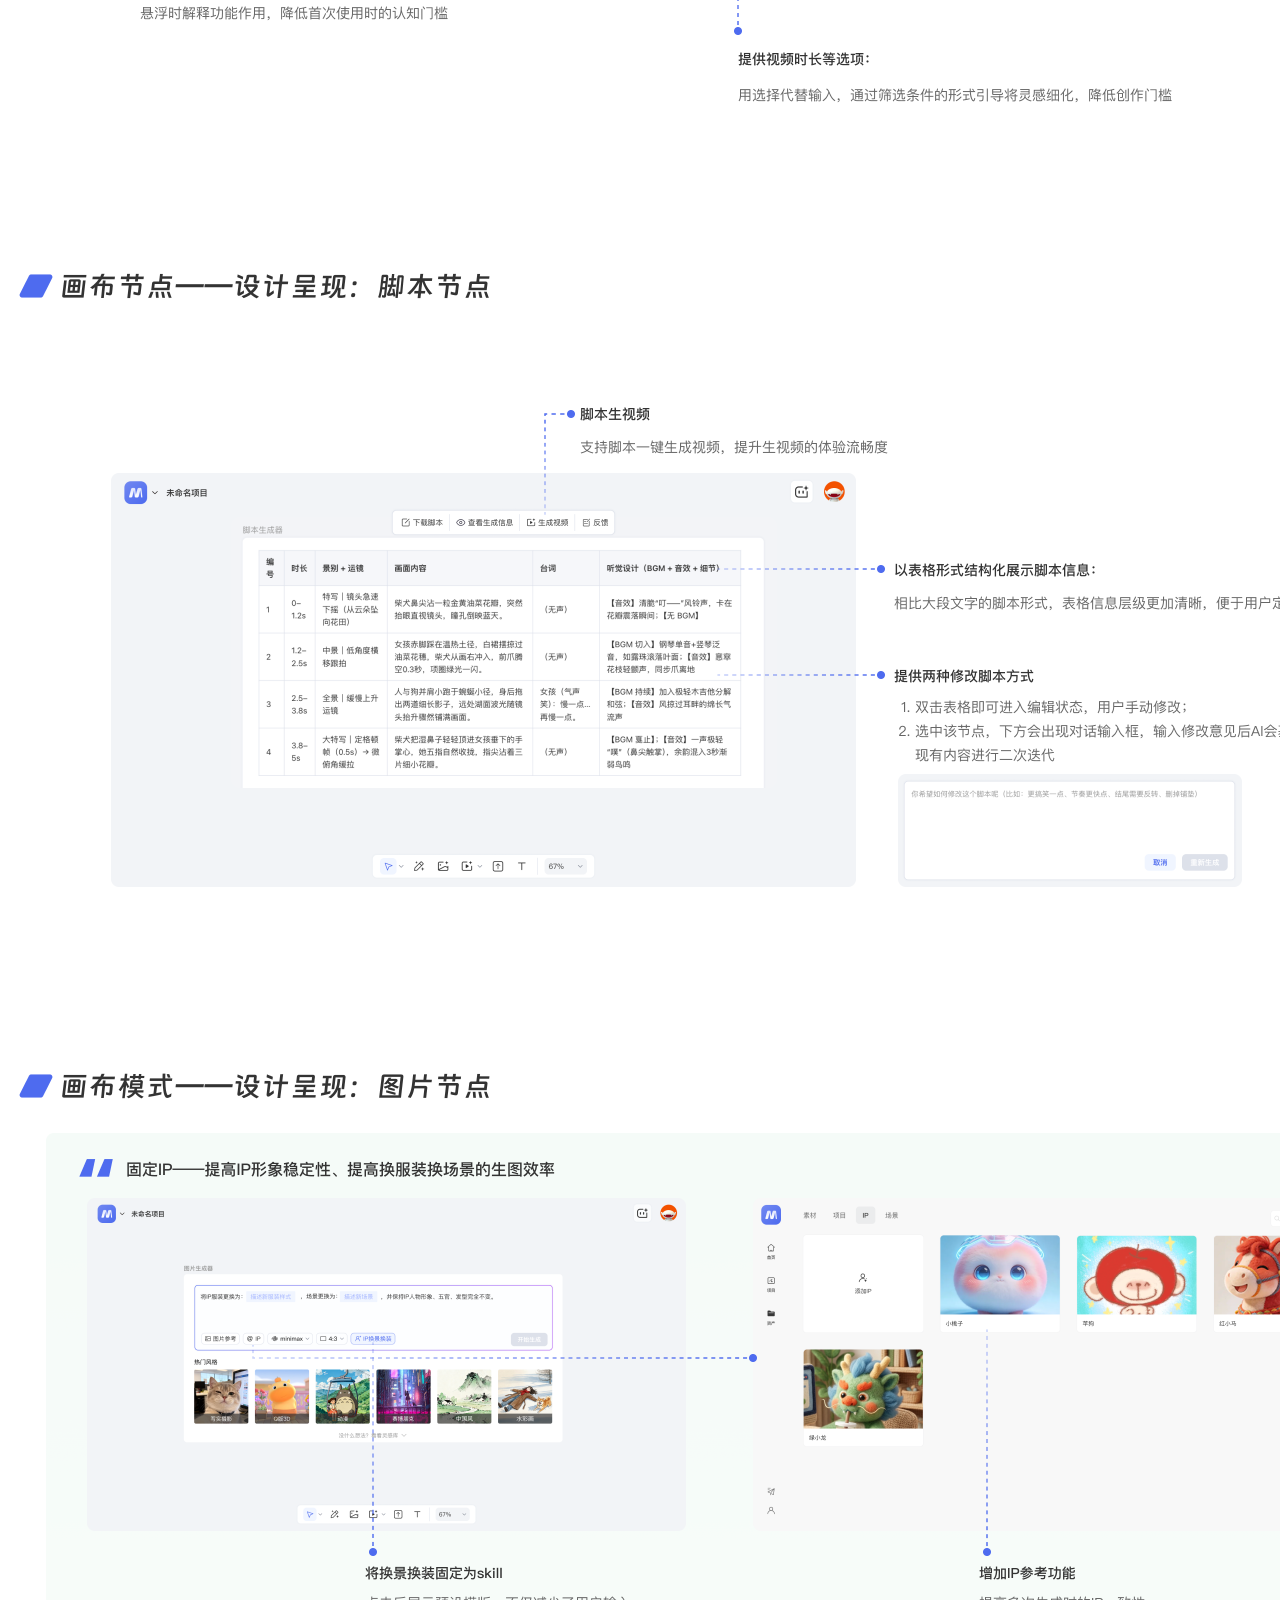
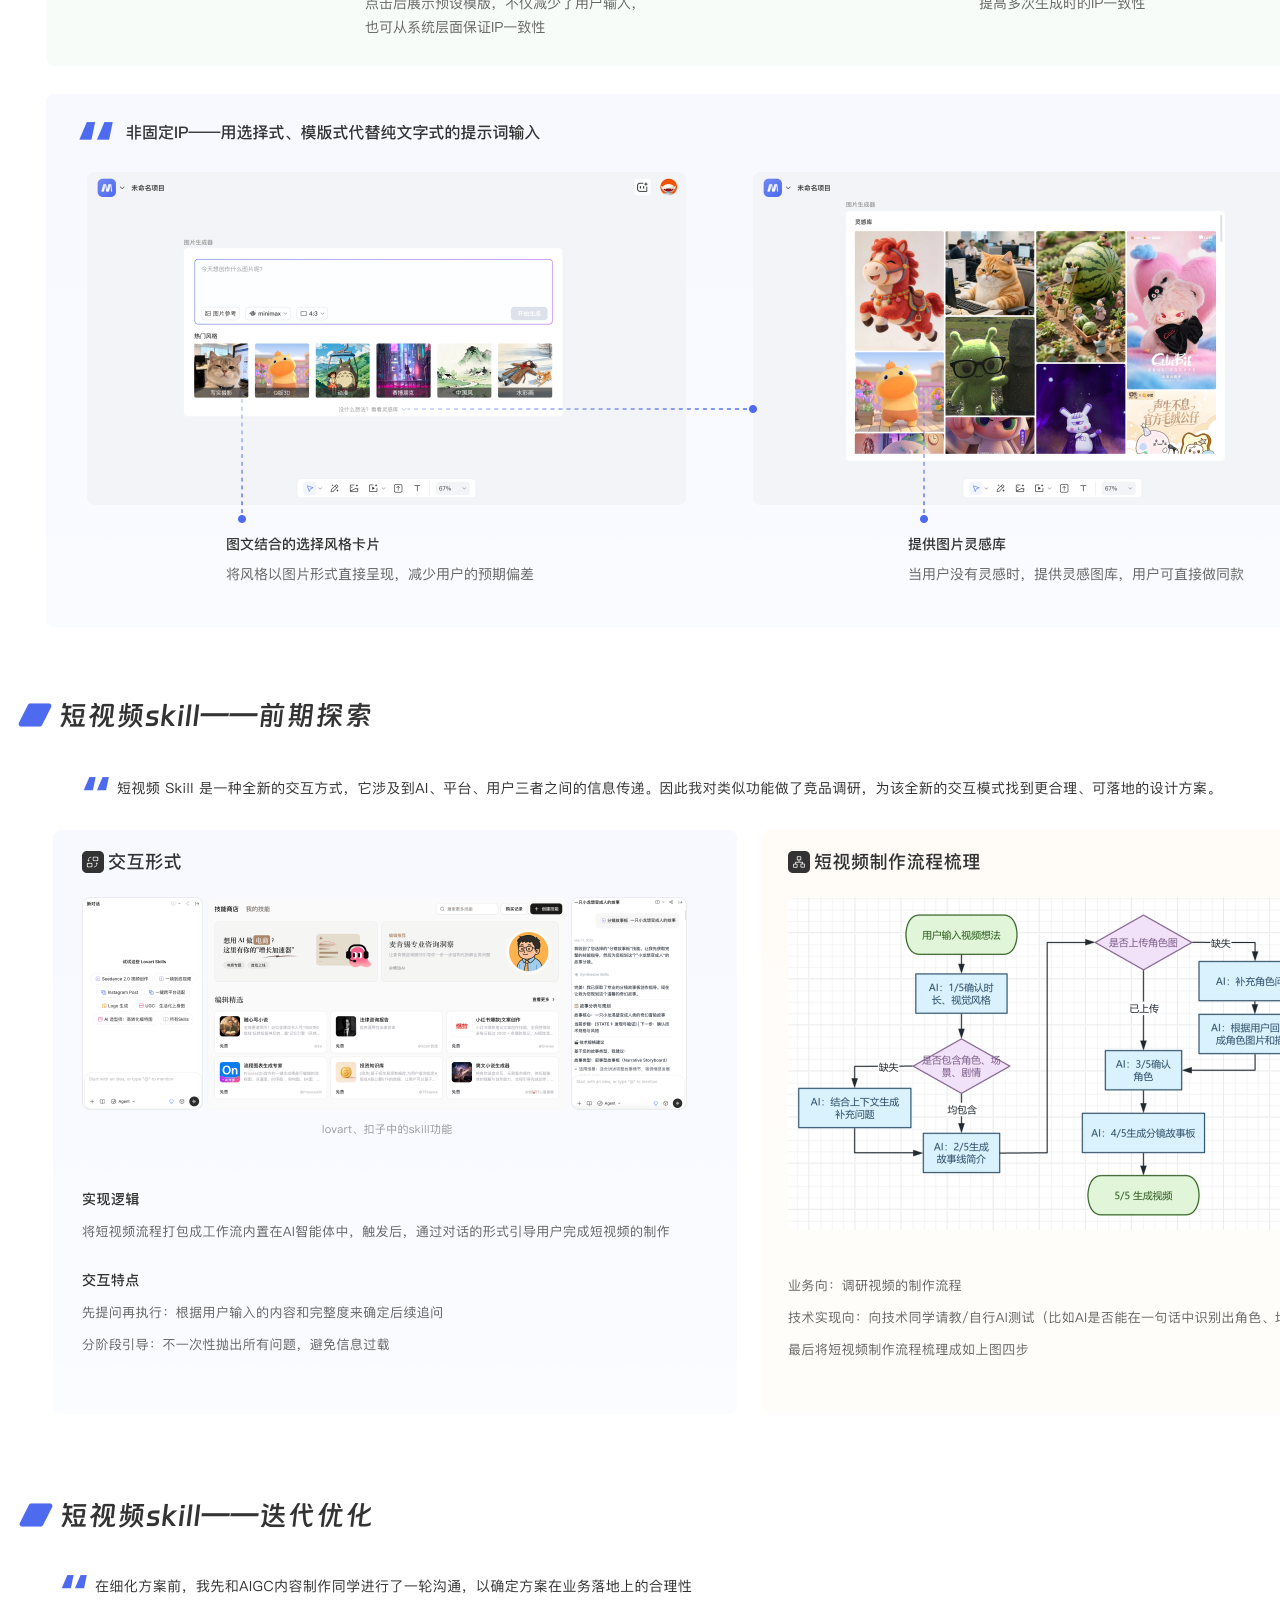
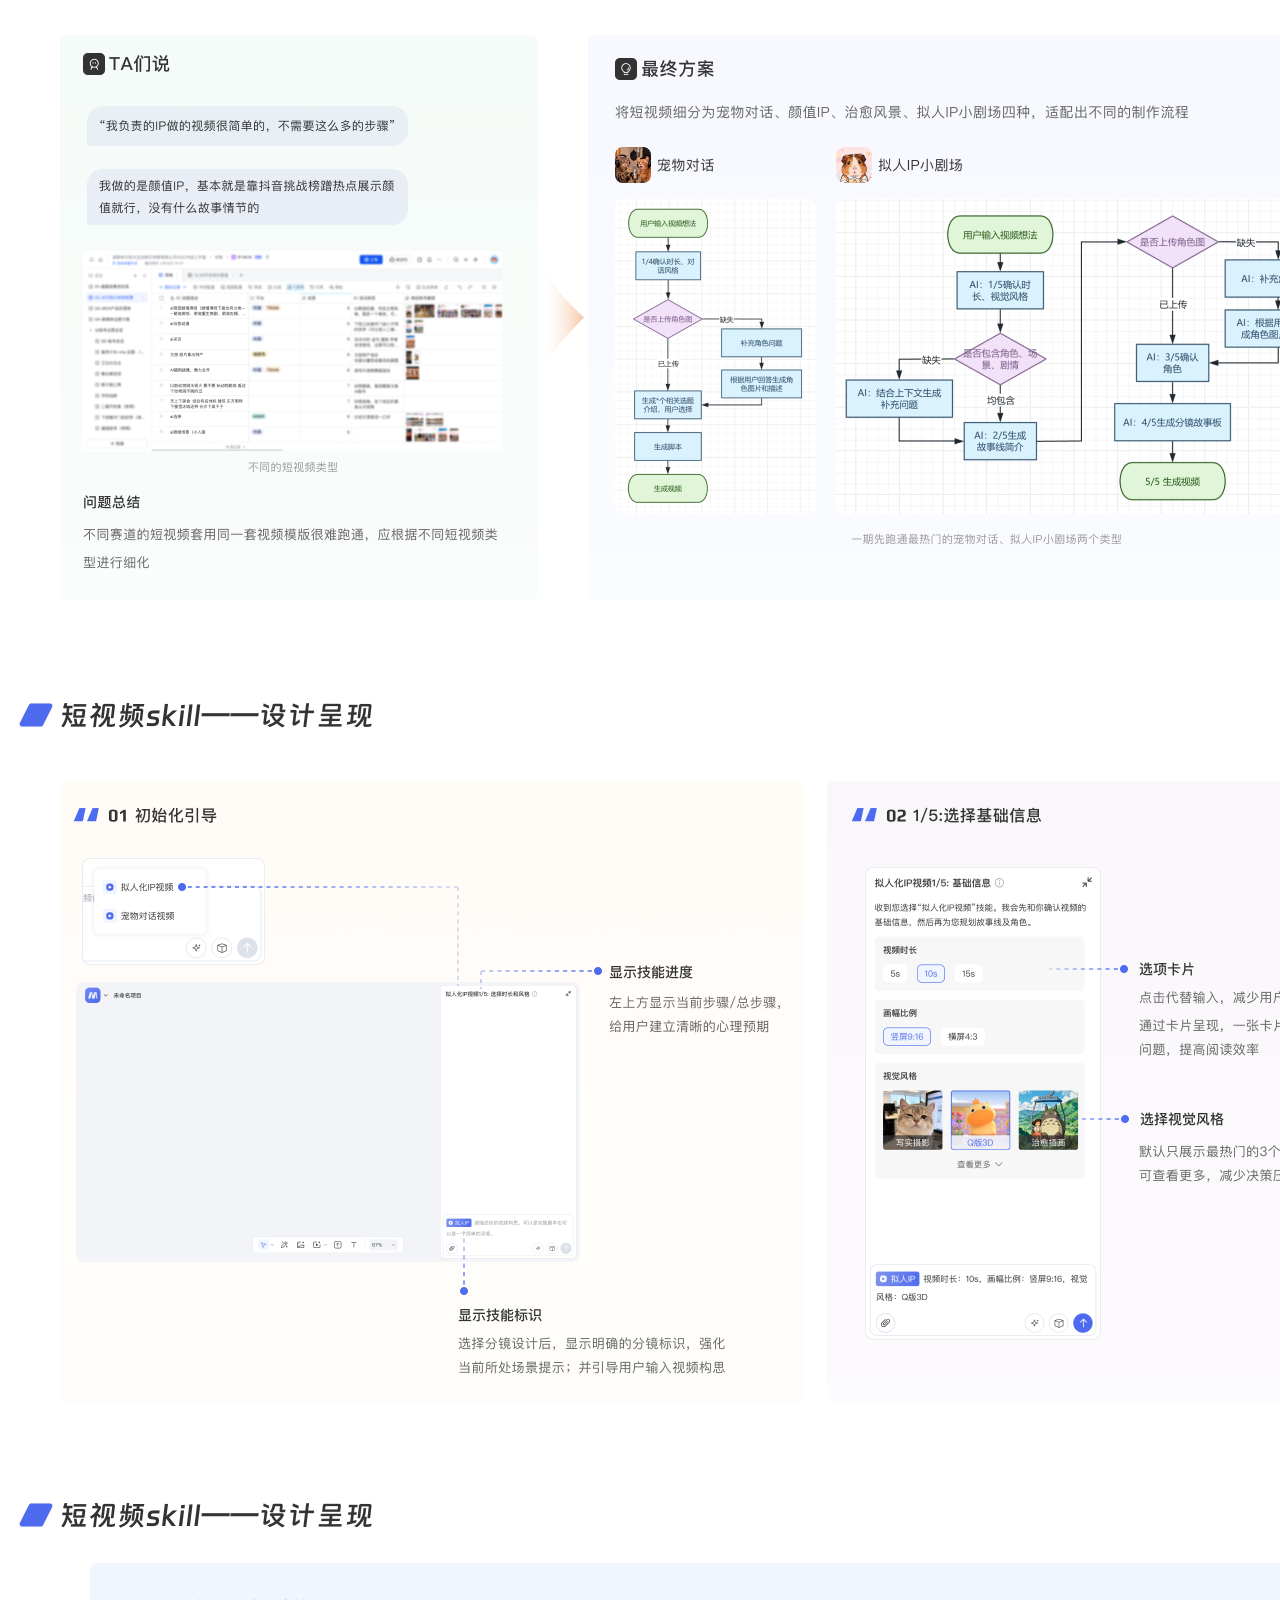
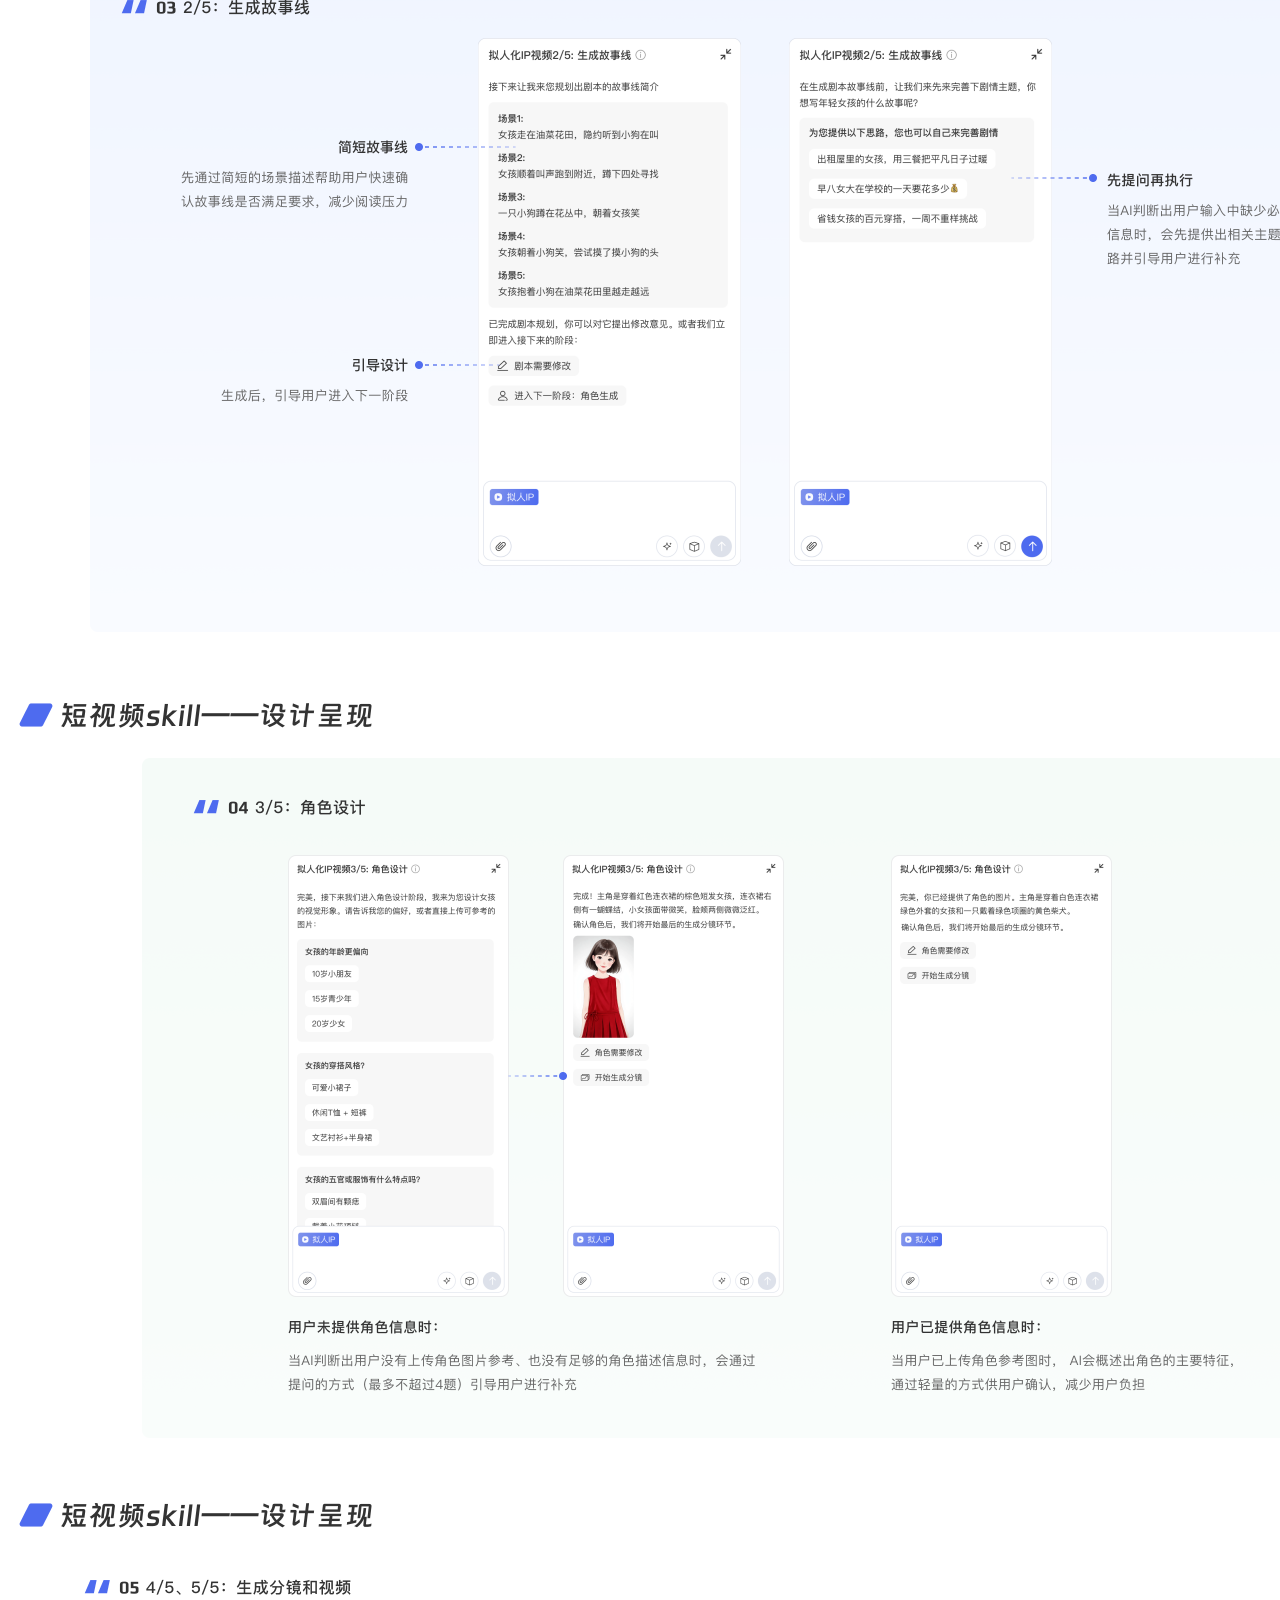
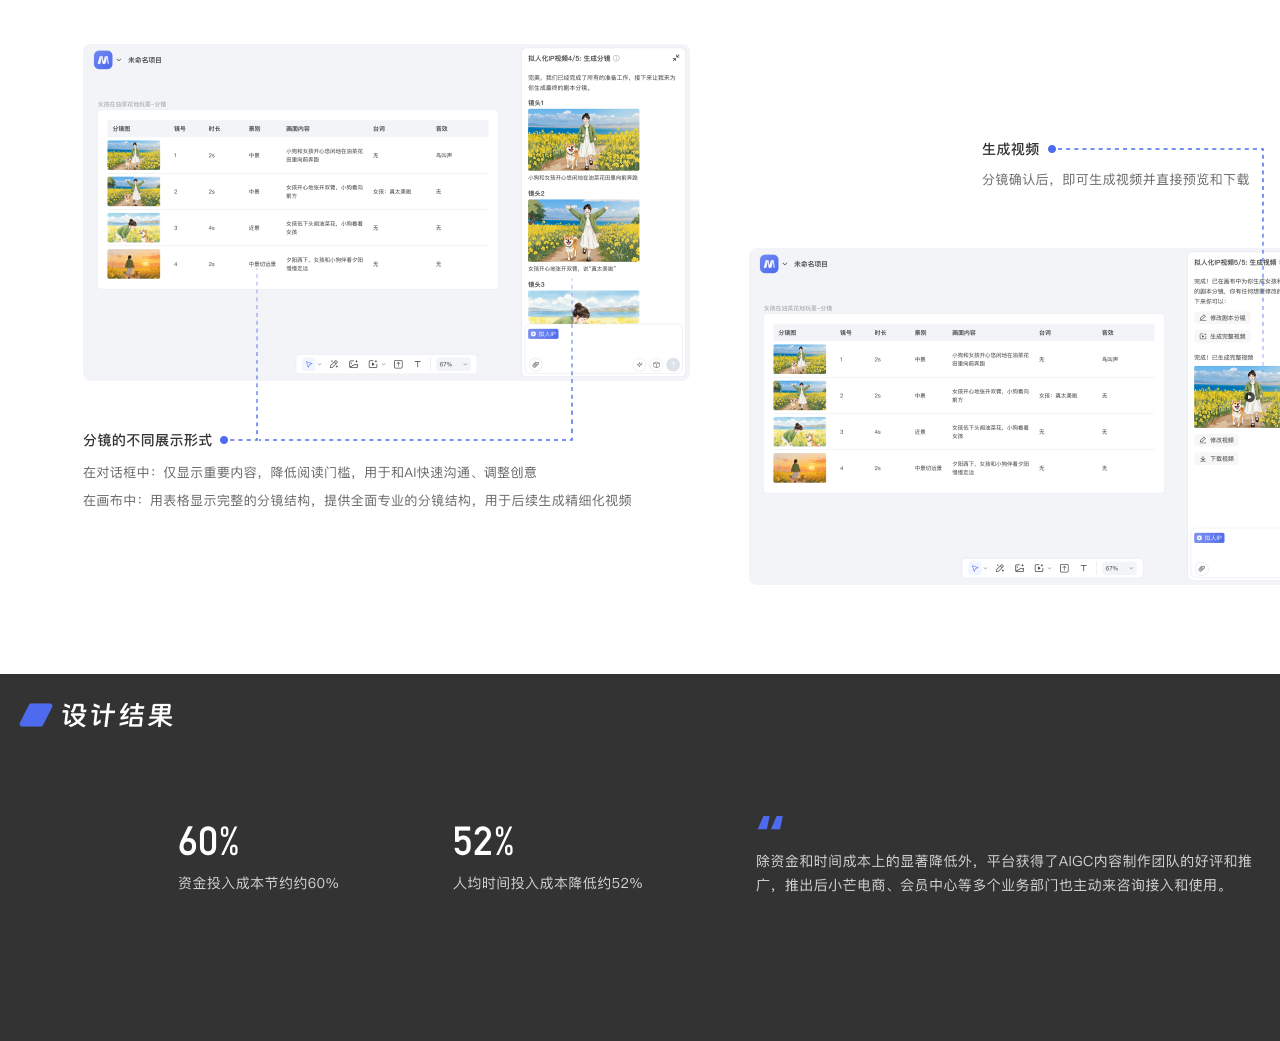
==== commit 871ac7f1: "Rename assets/ to static/ for GitHub Pages (assets path was 404) Co-authored-by: Cursor <cursoragent" ====
--- a/case-aigc-showcase.html
+++ b/case-aigc-showcase.html
@@ -19,7 +19,7 @@
           <span class="header-logo-visual">
             <img
               class="header-logo-idle"
-              src="assets/logo/logo-idle.png"
+              src="static/logo/logo-idle.png"
               alt=""
               width="72"
               height="72"
@@ -28,7 +28,7 @@
             <span class="header-logo-live" aria-hidden="true">
               <img
                 class="header-logo-circle"
-                src="assets/logo/logo-circle.png"
+                src="static/logo/logo-circle.png"
                 alt=""
                 width="72"
                 height="72"
@@ -36,7 +36,7 @@
               />
               <img
                 class="header-logo-leg header-logo-leg--left"
-                src="assets/logo/logo-left-leg.png"
+                src="static/logo/logo-left-leg.png"
                 alt=""
                 width="72"
                 height="72"
@@ -44,7 +44,7 @@
               />
               <img
                 class="header-logo-leg header-logo-leg--right"
-                src="assets/logo/logo-right-leg.png"
+                src="static/logo/logo-right-leg.png"
                 alt=""
                 width="72"
                 height="72"
@@ -55,8 +55,8 @@
         </a>
         <img
           class="case-long-img"
-          src="assets/project-aigc-case-long.png"
-          srcset="assets/project-aigc-case-long.png 2880w"
+          src="static/project-aigc-case-long.png"
+          srcset="static/project-aigc-case-long.png 2880w"
           sizes="1440px"
           alt="AIGC 项目案例长图"
           width="2880"
@@ -77,16 +77,15 @@
               preload="metadata"
               aria-label="AIGC 短视频创作平台宣传视频"
             >
-              <source src="assets/3月10日(2) 2.MP4" type="video/mp4" />
               <source
-                src="assets/3%E6%9C%8810%E6%97%A5%282%29%202.MP4"
+                src="static/3%E6%9C%8810%E6%97%A5%282%29%202%20%281%29.mp4"
                 type="video/mp4"
               />
             </video>
             <div class="project-card-video-poster-layer" data-video-poster>
               <img
                 class="project-card-video-poster-img"
-                src="assets/shouzhen.png"
+                src="static/shouzhen.png"
                 alt=""
                 width="3024"
                 height="1688"
--- a/styles.css
+++ b/styles.css
@@ -3,7 +3,7 @@
   src:
     local("DingTalk JinBuTi"),
     local("DingTalk Jin Bu Ti"),
-    url("assets/fonts/DingTalk-JinBuTi.ttf") format("truetype");
+    url("static/fonts/DingTalk-JinBuTi.ttf") format("truetype");
   font-weight: 400;
   font-style: normal;
   font-display: block;
@@ -11,7 +11,7 @@
 
 @font-face {
   font-family: "DIN Alternate";
-  src: url("assets/fonts/DIN%20Alternate%20Bold.ttf") format("truetype");
+  src: url("static/fonts/DIN%20Alternate%20Bold.ttf") format("truetype");
   font-weight: 700;
   font-style: normal;
   font-display: swap;
@@ -389,7 +389,7 @@
   transform: translateX(-50%);
   width: 33px;
   height: 15px;
-  background: url("assets/xuanfu.svg") no-repeat center / contain;
+  background: url("static/xuanfu.svg") no-repeat center / contain;
   pointer-events: none;
 }
 
